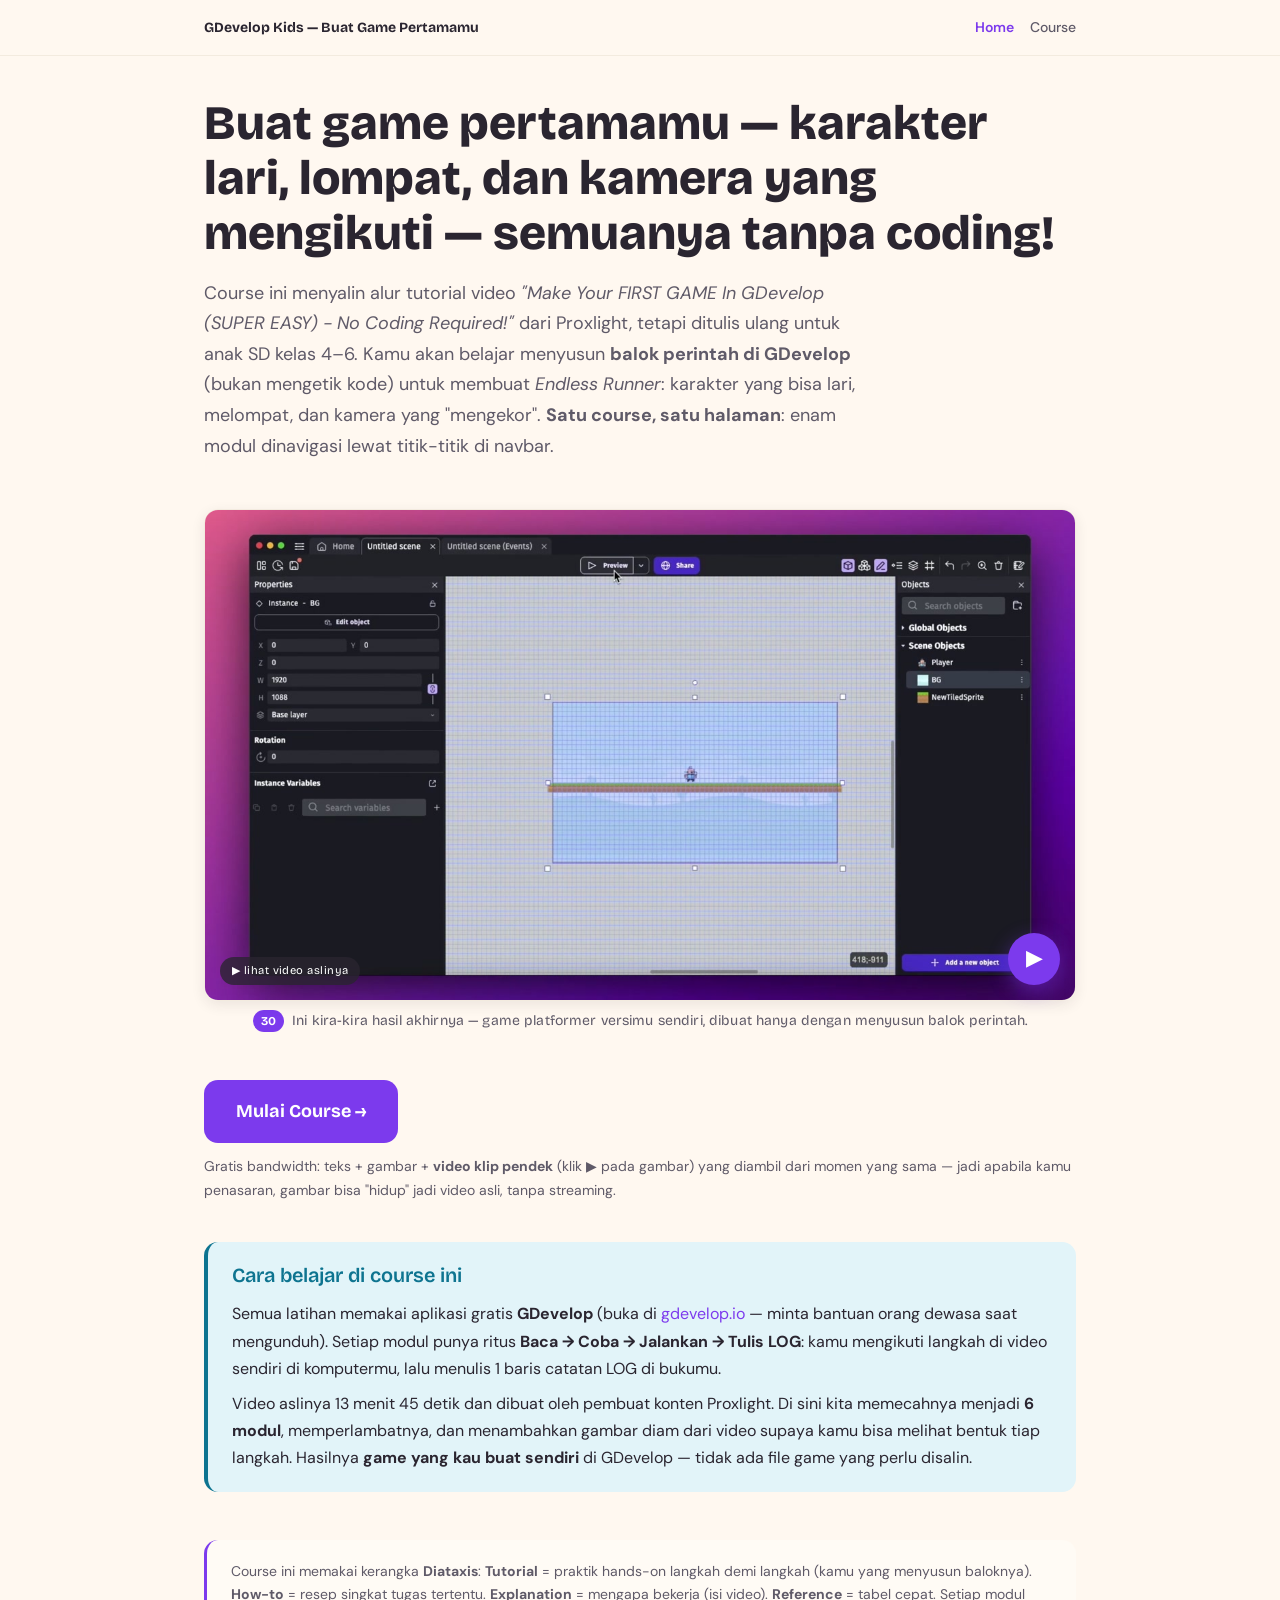
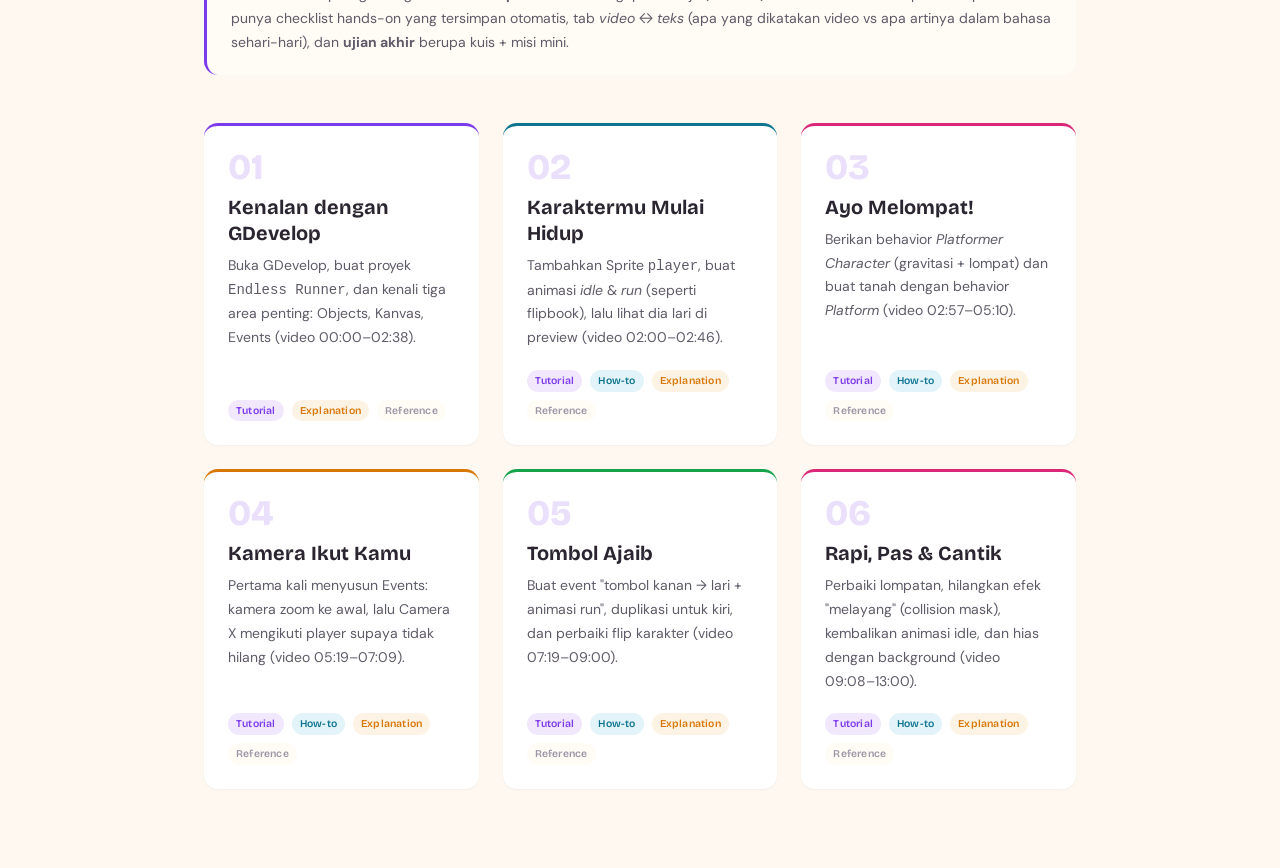
==== course/index.html @ cae71aa5 "GDevelop Endless Runner course for kids (id) — GitHub Pages" ====
<!DOCTYPE html>
<html lang="id">
<head>
  <meta charset="UTF-8">
  <meta name="viewport" content="width=device-width, initial-scale=1.0">
  <title>Buat Game Pertamamu — Petualangan GDevelop (Tanpa Coding!) | Course</title>
  <link rel="preconnect" href="https://fonts.googleapis.com">
  <link rel="preconnect" href="https://fonts.gstatic.com" crossorigin>
  <link href="https://fonts.googleapis.com/css2?family=Bricolage+Grotesque:opsz,wght@12..96,400;12..96,600;12..96,700;12..96,800&family=DM+Sans:ital,wght@0,400;0,500;0,600;0,700;1,400&family=JetBrains+Mono:wght@400;500;700&display=swap" rel="stylesheet">
  <link rel="stylesheet" href="shared.css">
  <style>
    .hero-figure { margin: var(--space-8) 0 var(--space-12); }
    .dataset-note { background: var(--color-info-light); border-left: 4px solid var(--color-info);
      padding: var(--space-5) var(--space-6); border-radius: var(--radius-md); margin-bottom: var(--space-12); }
    .dataset-note h3 { color: var(--color-info); }
    .fc { font-family: var(--font-mono); font-size: var(--text-xs); background: var(--color-bg-code);
      color: #CBA6F7; padding: 2px 6px; border-radius: 4px; }
    .course-cta { margin: var(--space-10) 0; }
    .course-cta a.cta-big { display: inline-block; background: var(--color-accent); color: #fff;
      font-family: var(--font-display); font-weight: 700; font-size: var(--text-lg);
      padding: var(--space-4) var(--space-8); border-radius: var(--radius-md);
      transition: background var(--duration-fast), transform var(--duration-fast); }
    .course-cta a.cta-big:hover { background: var(--color-accent-hover); text-decoration: none;
      transform: translateY(-2px); }
    .course-cta .cta-note { display: block; margin-top: var(--space-3); font-size: var(--text-sm);
      color: var(--color-text-secondary); }
  </style>
</head>
<body>

  <nav class="nav">
    <div class="nav-inner">
      <div class="nav-title"><a href="index.html">GDevelop Kids — Buat Game Pertamamu</a></div>
      <div class="nav-links">
        <a href="index.html" class="current">Home</a>
        <a href="course.html">Course</a>
      </div>
    </div>
  </nav>

  <main class="page">

    <section class="hero">
      <h1 class="hero-title">Buat game pertamamu — karakter lari, lompat, dan kamera yang mengikuti — semuanya tanpa coding!</h1>
      <p class="hero-subtitle">Course ini menyalin alur tutorial video <em>"Make Your FIRST GAME In GDevelop (SUPER EASY) - No Coding Required!"</em> dari Proxlight, tetapi ditulis ulang untuk anak SD kelas 4–6. Kamu akan belajar menyusun <strong>balok perintah di GDevelop</strong> (bukan mengetik kode) untuk membuat <em>Endless Runner</em>: karakter yang bisa lari, melompat, dan kamera yang "mengekor". <strong>Satu course, satu halaman</strong>: enam modul dinavigasi lewat titik-titik di navbar.</p>
    </section>

    <div class="hero-figure figure">
      <img src="../original_gdev_assets/m6_rocks.jpg" data-clip="../original_gdev_assets/clips/m6_rocks.mp4" data-clipname="key_rocks_final" alt="Hasil akhir game: karakter lari di atas tanah dengan background dan batu" width="1280" height="720">
      <figcaption><span class="fig-num">30</span>Ini kira-kira hasil akhirnya — game platformer versimu sendiri, dibuat hanya dengan menyusun balok perintah.</figcaption>
    </div>

    <div class="course-cta">
      <a href="course.html" class="cta-big">Mulai Course &#8594;</a>
      <span class="cta-note">Gratis bandwidth: teks + gambar + <strong>video klip pendek</strong> (klik ▶ pada gambar) yang diambil dari momen yang sama — jadi apabila kamu penasaran, gambar bisa "hidup" jadi video asli, tanpa streaming.</span>
    </div>

    <div class="dataset-note">
      <h3>Cara belajar di course ini</h3>
      <p style="margin-bottom: var(--space-2)">Semua latihan memakai aplikasi gratis <strong>GDevelop</strong> (buka di <a href="https://gdevelop.io" target="_blank" rel="noopener">gdevelop.io</a> — minta bantuan orang dewasa saat mengunduh). Setiap modul punya ritus <strong>Baca &#8594; Coba &#8594; Jalankan &#8594; Tulis LOG</strong>: kamu mengikuti langkah di video sendiri di komputermu, lalu menulis 1 baris catatan LOG di bukumu.</p>
      <p style="margin-bottom: 0">Video aslinya 13 menit 45 detik dan dibuat oleh pembuat konten Proxlight. Di sini kita memecahnya menjadi <strong>6 modul</strong>, memperlambatnya, dan menambahkan gambar diam dari video supaya kamu bisa melihat bentuk tiap langkah. Hasilnya <strong>game yang kau buat sendiri</strong> di GDevelop — tidak ada file game yang perlu disalin.</p>
    </div>

    <div class="diataxis-intro">
      Course ini memakai kerangka <strong>Diataxis</strong>: <strong>Tutorial</strong> = praktik hands-on langkah demi langkah (kamu yang menyusun baloknya). <strong>How-to</strong> = resep singkat tugas tertentu. <strong>Explanation</strong> = mengapa bekerja (isi video). <strong>Reference</strong> = tabel cepat. Setiap modul punya checklist hands-on yang tersimpan otomatis, tab <em>video &#8596; teks</em> (apa yang dikatakan video vs apa artinya dalam bahasa sehari-hari), dan <strong>ujian akhir</strong> berupa kuis + misi mini.
    </div>

    <div class="module-grid">

      <a href="course.html#module-1" class="module-card actor-1">
        <span class="module-number">01</span>
        <h2 class="module-title">Kenalan dengan GDevelop</h2>
        <p class="module-subtitle">Buka GDevelop, buat proyek <code>Endless Runner</code>, dan kenali tiga area penting: Objects, Kanvas, Events (video 00:00–02:38).</p>
        <div class="badge-row">
          <span class="diataxis-badge tutorial">Tutorial</span>
          <span class="diataxis-badge explain">Explanation</span>
          <span class="diataxis-badge reference">Reference</span>
        </div>
      </a>

      <a href="course.html#module-2" class="module-card actor-2">
        <span class="module-number">02</span>
        <h2 class="module-title">Karaktermu Mulai Hidup</h2>
        <p class="module-subtitle">Tambahkan Sprite <code>player</code>, buat animasi <em>idle</em> &amp; <em>run</em> (seperti flipbook), lalu lihat dia lari di preview (video 02:00–02:46).</p>
        <div class="badge-row">
          <span class="diataxis-badge tutorial">Tutorial</span>
          <span class="diataxis-badge howto">How-to</span>
          <span class="diataxis-badge explain">Explanation</span>
          <span class="diataxis-badge reference">Reference</span>
        </div>
      </a>

      <a href="course.html#module-3" class="module-card actor-3">
        <span class="module-number">03</span>
        <h2 class="module-title">Ayo Melompat!</h2>
        <p class="module-subtitle">Berikan behavior <em>Platformer Character</em> (gravitasi + lompat) dan buat tanah dengan behavior <em>Platform</em> (video 02:57–05:10).</p>
        <div class="badge-row">
          <span class="diataxis-badge tutorial">Tutorial</span>
          <span class="diataxis-badge howto">How-to</span>
          <span class="diataxis-badge explain">Explanation</span>
          <span class="diataxis-badge reference">Reference</span>
        </div>
      </a>

      <a href="course.html#module-4" class="module-card actor-4">
        <span class="module-number">04</span>
        <h2 class="module-title">Kamera Ikut Kamu</h2>
        <p class="module-subtitle">Pertama kali menyusun Events: kamera zoom ke awal, lalu Camera X mengikuti player supaya tidak hilang (video 05:19–07:09).</p>
        <div class="badge-row">
          <span class="diataxis-badge tutorial">Tutorial</span>
          <span class="diataxis-badge howto">How-to</span>
          <span class="diataxis-badge explain">Explanation</span>
          <span class="diataxis-badge reference">Reference</span>
        </div>
      </a>

      <a href="course.html#module-5" class="module-card actor-5">
        <span class="module-number">05</span>
        <h2 class="module-title">Tombol Ajaib</h2>
        <p class="module-subtitle">Buat event "tombol kanan → lari + animasi run", duplikasi untuk kiri, dan perbaiki flip karakter (video 07:19–09:00).</p>
        <div class="badge-row">
          <span class="diataxis-badge tutorial">Tutorial</span>
          <span class="diataxis-badge howto">How-to</span>
          <span class="diataxis-badge explain">Explanation</span>
          <span class="diataxis-badge reference">Reference</span>
        </div>
      </a>

      <a href="course.html#module-6" class="module-card actor-6">
        <span class="module-number">06</span>
        <h2 class="module-title">Rapi, Pas &amp; Cantik</h2>
        <p class="module-subtitle">Perbaiki lompatan, hilangkan efek "melayang" (collision mask), kembalikan animasi idle, dan hias dengan background (video 09:08–13:00).</p>
        <div class="badge-row">
          <span class="diataxis-badge tutorial">Tutorial</span>
          <span class="diataxis-badge howto">How-to</span>
          <span class="diataxis-badge explain">Explanation</span>
          <span class="diataxis-badge reference">Reference</span>
        </div>
      </a>

    </div>

  </main>

  <script src="shared.js"></script>
</body>
</html>
---- course/shared.css ----
/* === DESIGN TOKENS (GDevelop Kids — cerah, ramah anak SD, tetap pola cisokan) === */
:root {
  --color-bg: #FFF8F0;
  --color-bg-warm: #FFF0DD;
  --color-bg-code: #1E1E2E;
  --color-text: #2A2530;
  --color-text-secondary: #5F5A68;
  --color-text-muted: #9C95A6;
  --color-border: #E9DFD1;
  --color-border-light: #F3EBDF;
  --color-surface: #FFFFFF;
  --color-surface-warm: #FFFBF5;
  --color-accent: #7C3AED;
  --color-accent-hover: #6D28D9;
  --color-accent-light: #F1E8FD;
  --color-accent-muted: #A78BFA;
  --color-success: #16A34A;
  --color-success-light: #E9F9F0;
  --color-error: #DC2626;
  --color-error-light: #FDEBEB;
  --color-info: #0E7490;
  --color-info-light: #E2F4F9;
  --color-warning: #D97706;
  --color-warning-light: #FDF3E5;
  --color-actor-1: #7C3AED;
  --color-actor-2: #0E7490;
  --color-actor-3: #DB2777;
  --color-actor-4: #D97706;
  --color-actor-5: #16A34A;
  --color-actor-6: #DB2777;
  --font-display: 'Bricolage Grotesque', 'Comic Sans MS', Georgia, serif;
  --font-body: 'DM Sans', 'Trebuchet MS', -apple-system, sans-serif;
  --font-mono: 'JetBrains Mono', 'Fira Code', monospace;
  --text-xs: 0.75rem; --text-sm: 0.875rem; --text-base: 1rem;
  --text-lg: 1.125rem; --text-xl: 1.25rem; --text-2xl: 1.5rem;
  --text-3xl: 1.875rem; --text-4xl: 2.25rem; --text-5xl: 3rem;
  --leading-tight: 1.15; --leading-snug: 1.3; --leading-normal: 1.7;
  --space-1: 0.25rem; --space-2: 0.5rem; --space-3: 0.75rem; --space-4: 1rem;
  --space-5: 1.25rem; --space-6: 1.5rem; --space-8: 2rem; --space-10: 2.5rem;
  --space-12: 3rem; --space-16: 4rem; --space-20: 5rem;
  --content-width: 920px; --nav-height: 56px;
  --radius-sm: 10px; --radius-md: 14px; --radius-lg: 20px; --radius-full: 9999px;
  --shadow-sm: 0 1px 2px rgba(42,37,48,0.05);
  --shadow-md: 0 4px 14px rgba(42,37,48,0.09);
  --shadow-lg: 0 10px 30px rgba(42,37,48,0.12);
  --ease-out: cubic-bezier(0.16,1,0.3,1);
  --duration-fast: 150ms; --duration-normal: 300ms; --duration-slow: 500ms;
}
/* === RESET === */
*,*::before,*::after{box-sizing:border-box;margin:0;padding:0}
html{scroll-behavior:smooth}
body{font-family:var(--font-body);color:var(--color-text);background:var(--color-bg);
  line-height:var(--leading-normal);font-size:var(--text-base)}
::-webkit-scrollbar{width:8px}
::-webkit-scrollbar-track{background:transparent}
::-webkit-scrollbar-thumb{background:var(--color-border);border-radius:var(--radius-full)}
pre,code{white-space:pre-wrap;word-break:break-word;overflow-x:hidden}
a{color:var(--color-accent);text-decoration:none}
a:hover{text-decoration:underline}

/* === NAV === */
.nav{position:fixed;top:0;left:0;right:0;height:var(--nav-height);background:rgba(255,248,240,0.95);
  backdrop-filter:blur(12px);z-index:1000;border-bottom:1px solid var(--color-border-light)}
.nav-inner{max-width:var(--content-width);margin:0 auto;height:100%;display:flex;
  align-items:center;justify-content:space-between;padding:0 var(--space-6)}
.nav-title{font-family:var(--font-display);font-weight:700;font-size:var(--text-sm);color:var(--color-text)}
.nav-title a{color:inherit}
.nav-course-label{display:block;font-size:0.6rem;text-transform:uppercase;letter-spacing:0.12em;
  color:var(--color-accent-muted);font-weight:600;margin-bottom:2px}
.nav-links{display:flex;gap:var(--space-4);font-size:var(--text-sm)}
.nav-links a{color:var(--color-text-secondary);font-weight:500}
.nav-links a:hover{color:var(--color-accent);text-decoration:none}
.nav-links a.current{color:var(--color-accent);font-weight:600}
.nav-dots{display:flex;align-items:center;gap:var(--space-2);margin:0 var(--space-4)}
.nav-dot{width:11px;height:11px;border-radius:50%;background:var(--color-border);display:block;
  transition:all var(--duration-fast);flex-shrink:0}
.nav-dot:hover{background:var(--color-accent-muted)}
.nav-dot.active{background:var(--color-accent);transform:scale(1.35)}

/* === PAGE LAYOUT === */
.page{padding-top:calc(var(--nav-height) + var(--space-10));padding-bottom:var(--space-20);
  max-width:var(--content-width);margin:0 auto;padding-left:var(--space-6);padding-right:var(--space-6)}
.page-header{margin-bottom:var(--space-8)}
.page-number{font-family:var(--font-display);font-size:var(--text-5xl);font-weight:800;
  color:var(--color-accent);opacity:0.15;line-height:1;display:block}
.page-title{font-family:var(--font-display);font-size:var(--text-4xl);font-weight:800;
  line-height:var(--leading-tight);margin-top:var(--space-2)}
.page-subtitle{font-size:var(--text-lg);color:var(--color-text-secondary);margin-top:var(--space-3);max-width:660px}
.course-module{padding-top:var(--space-8)}
.course-module + .course-module{border-top:3px solid var(--color-border-light);margin-top:var(--space-20)}
.course-pager{margin-top:var(--space-12)}

/* === DIATAXIS TABS === */
.diataxis-tabs{display:flex;gap:0;border-bottom:2px solid var(--color-border);margin-bottom:var(--space-8);
  overflow-x:auto;-webkit-overflow-scrolling:touch}
.diataxis-tab{padding:var(--space-3) var(--space-5);font-family:var(--font-display);font-weight:600;
  font-size:var(--text-sm);color:var(--color-text-muted);cursor:pointer;border:none;background:none;
  border-bottom:3px solid transparent;margin-bottom:-2px;white-space:nowrap;transition:all var(--duration-fast)}
.diataxis-tab:hover{color:var(--color-text)}
.diataxis-tab.active{color:var(--color-accent);border-bottom-color:var(--color-accent)}
.diataxis-tab .tab-icon{margin-right:var(--space-2)}
.diataxis-panel{display:none}
.diataxis-panel.active{display:block}

/* === SECTION HEADINGS === */
h2{font-family:var(--font-display);font-size:var(--text-2xl);font-weight:700;margin-bottom:var(--space-4);
  line-height:var(--leading-snug)}
h3{font-family:var(--font-display);font-size:var(--text-xl);font-weight:600;margin-bottom:var(--space-3);
  line-height:var(--leading-snug)}
p{margin-bottom:var(--space-4)}
p:last-child{margin-bottom:0}

/* === TUTORIAL STEP === */
.tutorial-step{border-left:4px solid var(--color-accent);padding:var(--space-6);margin-bottom:var(--space-6);
  background:var(--color-surface);border-radius:0 var(--radius-md) var(--radius-md) 0;box-shadow:var(--shadow-sm)}
.tutorial-step-number{font-family:var(--font-display);font-weight:800;color:var(--color-accent);
  font-size:var(--text-xs);text-transform:uppercase;letter-spacing:0.1em;margin-bottom:var(--space-2)}
.tutorial-step h3{margin-bottom:var(--space-3)}
.tutorial-step .expected-result{background:var(--color-success-light);padding:var(--space-3) var(--space-4);
  border-radius:var(--radius-sm);font-size:var(--text-sm);margin-top:var(--space-4);
  border-left:3px solid var(--color-success)}
.tutorial-step .expected-result strong{color:var(--color-success)}

/* === CHECKLIST HANDS-ON (ringan untuk anak) === */
.hand-on{background:var(--color-surface);border-radius:var(--radius-md);border:1px solid var(--color-border-light);
  box-shadow:var(--shadow-sm);margin-bottom:var(--space-8);overflow:hidden}
.hand-on-header{display:flex;align-items:center;gap:var(--space-3);padding:var(--space-4) var(--space-6);
  background:var(--color-accent-light);border-bottom:1px solid var(--color-border-light)}
.hand-on-header .ha-icon{font-size:1.2rem}
.hand-on-header .ha-title{font-family:var(--font-display);font-weight:700;font-size:var(--text-base);flex:1}
.hand-on-progress{font-size:var(--text-xs);color:var(--color-text-secondary);font-family:var(--font-mono)}
.hand-on-progress-bar{height:3px;background:var(--color-accent);transition:width .3s var(--ease-out)}
.hand-on-body{padding:var(--space-6)}
.hand-on-step{display:flex;gap:var(--space-4);padding:var(--space-4) 0;border-bottom:1px solid var(--color-border-light)}
.hand-on-step:last-child{border-bottom:none}
.hand-on-check{flex-shrink:0;width:24px;height:24px;border-radius:8px;border:2px solid var(--color-border);
  cursor:pointer;display:flex;align-items:center;justify-content:center;font-size:0.85rem;margin-top:2px;
  transition:all var(--duration-fast);color:transparent;user-select:none;background:var(--color-surface)}
.hand-on-step.done .hand-on-check{background:var(--color-success);border-color:var(--color-success);color:#fff}
.hand-on-step.done .hand-on-content{opacity:0.6}
.hand-on-content{flex:1}
.hand-on-content h4{font-family:var(--font-display);font-weight:600;font-size:var(--text-base);margin-bottom:var(--space-2)}
.hand-on-content h4 .file-tag{font-family:var(--font-mono);font-size:var(--text-xs);color:var(--color-accent);
  background:var(--color-accent-light);padding:2px 8px;border-radius:var(--radius-full);margin-left:var(--space-2);
  font-weight:500;letter-spacing:0.02em}
.hand-on-content ol,.hand-on-content ul{margin:var(--space-3) 0 var(--space-3) var(--space-6);font-size:var(--text-sm)}
.hand-on-content li{margin-bottom:var(--space-2)}

/* === GALLERY & GAMBAR (layout gambar-berat untuk demo) === */
.figure{margin:var(--space-4) 0}
.figure img{width:100%;height:auto;border-radius:var(--radius-md);box-shadow:var(--shadow-md);
  display:block;border:1px solid var(--color-border-light)}
/* media stack: poster + tombol play overlay + video on-demand (gabungan gambar+video) */
.figure.gdev-media{position:relative;user-select:none}
.figure.gdev-media .poster-wrap{position:relative;cursor:pointer}
.figure.gdev-media .poster-wrap img{display:block}
.figure.gdev-media .play-btn{position:absolute;right:var(--space-4);bottom:var(--space-4);
  width:52px;height:52px;border-radius:50%;background:var(--color-accent);color:#fff;border:none;
  display:flex;align-items:center;justify-content:center;font-size:1.4rem;cursor:pointer;
  box-shadow:0 6px 20px rgba(124,58,237,0.45);transition:transform var(--duration-fast) var(--ease-out),
  background var(--duration-fast);z-index:2;line-height:1;padding:0}
.figure.gdev-media .play-btn:hover{transform:scale(1.12);background:var(--color-accent-hover)}
.figure.gdev-media .play-btn:active{transform:scale(0.96)}
.figure.gdev-media .play-hint{position:absolute;left:var(--space-4);bottom:var(--space-4);
  background:rgba(42,37,48,0.78);color:#fff;font-size:0.7rem;padding:4px 12px;border-radius:var(--radius-full);
  font-family:var(--font-display);letter-spacing:0.04em;z-index:2;pointer-events:none}
.figure.gdev-media video{width:100%;height:auto;border-radius:var(--radius-md);display:block;
  box-shadow:var(--shadow-md);border:1px solid var(--color-border-light);background:#000}
.figure.gdev-media .media-close{position:absolute;top:var(--space-3);right:var(--space-3);z-index:3;
  width:32px;height:32px;border-radius:50%;background:rgba(42,37,48,0.78);color:#fff;border:none;
  font-size:1.1rem;cursor:pointer;display:flex;align-items:center;justify-content:center;line-height:1;padding:0}
.figure figcaption{font-size:var(--text-sm);color:var(--color-text-secondary);text-align:center;
  margin-top:var(--space-2);font-family:var(--font-display);letter-spacing:0.01em}
.figure figcaption .fig-num{display:inline-block;background:var(--color-accent);color:#fff;
  font-size:var(--text-xs);font-weight:700;border-radius:var(--radius-full);padding:1px 8px;
  margin-right:var(--space-2)}
.gallery{display:grid;grid-template-columns:repeat(auto-fill,minmax(260px,1fr));gap:var(--space-5);
  margin:var(--space-6) 0}
/* galeri horizontal (scroll-snap) untuk mesin galeri di pembuka */
.gallery-scroll{display:flex;gap:var(--space-4);overflow-x:auto;padding-bottom:var(--space-3);
  -webkit-overflow-scrolling:touch;scroll-snap-type:x mandatory;scrollbar-width:thin}
.gallery-scroll .figure{flex:0 0 300px;scroll-snap-align:start}
.gallery-scroll .figure img{width:300px}
/* perbandingan sebelum/sesudah side-by-side */
.compare-grid{display:grid;grid-template-columns:1fr 1fr;gap:var(--space-4);margin:var(--space-6) 0}
.compare-grid .figure{margin:0}
.compare-grid .compare-vs{display:grid;grid-template-columns:auto 1fr;align-items:center;
  gap:var(--space-3);background:var(--color-surface-warm);border-radius:var(--radius-md);
  padding:var(--space-5);border:1px dashed var(--color-border)}
.compare-vs .vs-badge{background:var(--color-warning);color:#fff;border-radius:50%;
  width:34px;height:34px;display:flex;align-items:center;justify-content:center;font-family:var(--font-display);
  font-weight:800;font-size:var(--text-sm)}
.compare-vs p{font-size:var(--text-sm);color:var(--color-text-secondary);margin:0}
.zoom-callout{font-size:var(--text-sm);color:var(--color-text-muted);text-align:center;margin-top:var(--space-2)}

/* === CODE BLOCKS (tetap, untuk sintaks GDevelop/deskripsi) === */
.code-block{background:var(--color-bg-code);color:#CDD6F4;padding:var(--space-5);border-radius:var(--radius-md);
  font-family:var(--font-mono);font-size:var(--text-sm);line-height:1.7;margin:var(--space-4) 0;
  position:relative;overflow-x:hidden}
.code-block .filename{position:absolute;top:var(--space-2);right:var(--space-3);font-size:var(--text-xs);
  color:var(--color-text-muted);opacity:0.6;letter-spacing:0.05em}
.code-block pre{margin:0}
.copy-btn{position:absolute;top:var(--space-2);right:var(--space-3);font-size:var(--text-xs);color:#CDD6F4;
  opacity:0.5;background:transparent;border:1px solid rgba(255,255,255,0.2);border-radius:6px;
  padding:2px 8px;cursor:pointer;font-family:var(--font-mono);transition:opacity var(--duration-fast)}
.copy-btn:hover{opacity:1}
.code-keyword{color:#CBA6F7}.code-string{color:#A6E3A1}.code-function{color:#89B4FA}
.code-comment{color:#6C7086}.code-number{color:#FAB387}.code-property{color:#F9E2AF}
.code-operator{color:#94E2D5}.code-decorator{color:#F9E2AF}

/* === TRANSLATION BLOCKS === */
.translation-block{display:grid;grid-template-columns:1fr 1fr;gap:0;border-radius:var(--radius-md);
  overflow:hidden;box-shadow:var(--shadow-md);margin:var(--space-6) 0}
/* versi GDevelop-kids: blok "video ↔ artinya" (mendukung inline grid) */
.translate-block{grid-template-columns:1fr 1fr}
@media (max-width:768px){.translate-block{grid-template-columns:1fr}}
.translate-block .code-line{margin-bottom:var(--space-2)}
/* bandingkan sebelum/sesudah dengan badge VS */
.overlay-compare{background:var(--color-surface-warm);border-radius:var(--radius-md);
  padding:var(--space-3) var(--space-4);border:1px dashed var(--color-border);margin-top:var(--space-3);
  font-size:var(--text-sm);color:var(--color-text-secondary)}
.overlay-compare p{margin:0}
.overlay-compare .vs-badge{display:inline-block;background:var(--color-warning);color:#fff;
  border-radius:50%;width:30px;height:30px;line-height:30px;text-align:center;font-family:var(--font-display);
  font-weight:800;font-size:var(--text-xs);margin-right:var(--space-2);vertical-align:middle}
.translation-code{background:var(--color-bg-code);color:#CDD6F4;padding:var(--space-5);
  font-family:var(--font-mono);font-size:var(--text-sm);line-height:1.7;position:relative;overflow-x:hidden}
.translation-english{background:var(--color-surface-warm);padding:var(--space-5);font-size:var(--text-sm);
  line-height:1.7;border-left:3px solid var(--color-accent)}
.translation-label{font-size:var(--text-xs);text-transform:uppercase;letter-spacing:0.1em;
  opacity:0.5;display:block;margin-bottom:var(--space-3)}
.tl{margin-bottom:var(--space-3);padding-left:var(--space-3);border-left:2px solid var(--color-border-light)}

/* === REFERENCE TABLE === */
.ref-table{width:100%;border-collapse:collapse;margin:var(--space-4) 0;font-size:var(--text-sm)}
.ref-table th{text-align:left;padding:var(--space-3) var(--space-4);background:var(--color-bg-warm);
  font-family:var(--font-display);font-weight:600;font-size:var(--text-xs);text-transform:uppercase;
  letter-spacing:0.05em;color:var(--color-text-secondary);border-bottom:2px solid var(--color-border)}
.ref-table td{padding:var(--space-3) var(--space-4);border-bottom:1px solid var(--color-border-light);
  vertical-align:top}
.ref-table tr:hover td{background:var(--color-surface-warm)}
.ref-table code{font-family:var(--font-mono);font-size:var(--text-xs);background:var(--color-bg-code);
  color:#CBA6F7;padding:2px 6px;border-radius:4px}

/* === CALLOUT === */
.callout{display:flex;gap:var(--space-4);padding:var(--space-5);border-radius:var(--radius-md);margin:var(--space-6) 0}
.callout-accent{background:var(--color-accent-light);border-left:4px solid var(--color-accent)}
.callout-info{background:var(--color-info-light);border-left:4px solid var(--color-info)}
.callout-warning{background:var(--color-warning-light);border-left:4px solid var(--color-warning)}
.callout-error{background:var(--color-error-light);border-left:4px solid var(--color-error)}
.callout-icon{font-size:1.3rem;flex-shrink:0;line-height:1}
.callout-content{flex:1}
.callout-title{font-family:var(--font-display);font-weight:600;display:block;margin-bottom:var(--space-1)}
.callout-content p{font-size:var(--text-sm);color:var(--color-text-secondary)}

/* === CARDS === */
.card-grid{display:grid;grid-template-columns:repeat(auto-fit,minmax(240px,1fr));gap:var(--space-4);margin:var(--space-6) 0}
.card{background:var(--color-surface);border-radius:var(--radius-md);padding:var(--space-5);
  box-shadow:var(--shadow-sm);border-top:3px solid var(--color-border)}
.card h4{font-family:var(--font-display);font-weight:600;margin-bottom:var(--space-2)}
.card p{font-size:var(--text-sm);color:var(--color-text-secondary)}

/* === BADGE LIST === */
.badge-list{display:flex;flex-direction:column;gap:var(--space-2);margin:var(--space-4) 0}
.badge-item{display:flex;align-items:center;gap:var(--space-4);padding:var(--space-3) var(--space-4);
  border:1px solid var(--color-border-light);border-radius:var(--radius-sm);font-size:var(--text-sm)}
.badge-code{font-family:var(--font-mono);font-size:var(--text-xs);background:var(--color-bg-code);color:#CBA6F7;
  padding:var(--space-1) var(--space-3);border-radius:var(--radius-sm);white-space:nowrap}

/* === QUIZ === */
.quiz{margin:var(--space-6) 0}
.quiz-block{margin-bottom:var(--space-6);padding:var(--space-5);background:var(--color-surface);
  border-radius:var(--radius-md);box-shadow:var(--shadow-sm)}
.quiz-q{font-family:var(--font-display);font-weight:600;font-size:var(--text-lg);margin-bottom:var(--space-4)}
.quiz-scenario{background:var(--color-bg-warm);padding:var(--space-4);border-radius:var(--radius-sm);
  margin-bottom:var(--space-4);font-size:var(--text-sm);border-left:3px solid var(--color-warning)}
.quiz-opts{display:flex;flex-direction:column;gap:var(--space-2)}
.quiz-opt{display:flex;align-items:center;gap:var(--space-3);padding:var(--space-3) var(--space-4);
  border:1px solid var(--color-border-light);border-radius:var(--radius-sm);cursor:pointer;
  font-size:var(--text-sm);transition:all var(--duration-fast);background:var(--color-surface)}
.quiz-opt:hover{border-color:var(--color-accent)}
.quiz-opt .qopt-letter{font-family:var(--font-display);font-weight:700;color:var(--color-accent);width:22px}
.quiz-opt.correct{background:var(--color-success-light);border-color:var(--color-success)}
.quiz-opt.wrong{background:var(--color-error-light);border-color:var(--color-error)}
.quiz-opt.disabled{pointer-events:none;color:var(--color-text-secondary)}
.quiz-feedback{display:none;margin-top:var(--space-3);padding:var(--space-3) var(--space-4);
  border-radius:var(--radius-sm);font-size:var(--text-sm);background:var(--color-bg-warm)}
.quiz-block.revealed .quiz-feedback{display:block}

/* === QUIZ EXAM (cisokan, engine sama dengan smart-city) === */
.quiz-container{background:var(--color-surface);border-radius:var(--radius-lg);padding:var(--space-8);
  box-shadow:var(--shadow-md);margin:var(--space-8) 0}
.quiz-question-block{margin-bottom:var(--space-8);padding-bottom:var(--space-8);
  border-bottom:1px solid var(--color-border-light)}
.quiz-question-block:last-child{border-bottom:none;margin-bottom:0;padding-bottom:0}
.quiz-question{font-family:var(--font-display);font-size:var(--text-lg);font-weight:700;
  margin-bottom:var(--space-4);line-height:var(--leading-snug)}
.quiz-options{display:flex;flex-direction:column;gap:var(--space-2)}
.quiz-option{display:flex;align-items:center;gap:var(--space-3);padding:var(--space-3) var(--space-4);
  border:2px solid var(--color-border);border-radius:var(--radius-sm);background:var(--color-surface);
  cursor:pointer;width:100%;text-align:left;font-size:var(--text-base);
  transition:border-color var(--duration-fast),background var(--duration-fast)}
.quiz-option:hover:not(:disabled){border-color:var(--color-accent-muted)}
.quiz-option.selected{border-color:var(--color-accent);background:var(--color-accent-light)}
.quiz-option-radio{width:18px;height:18px;border-radius:50%;border:2px solid var(--color-border);
  flex-shrink:0;display:flex;align-items:center;justify-content:center;transition:all var(--duration-fast)}
.quiz-option.selected .quiz-option-radio{border-color:var(--color-accent)}
.quiz-option.selected .quiz-option-radio::after{content:"";width:8px;height:8px;border-radius:50%;
  background:var(--color-accent)}
.quiz-option.correct{border-color:var(--color-success);background:var(--color-success-light)}
.quiz-option.correct .quiz-option-radio{border-color:var(--color-success)}
.quiz-option.correct .quiz-option-radio::after{background:var(--color-success)}
.quiz-option.incorrect{border-color:var(--color-error);background:var(--color-error-light)}
.quiz-option.incorrect .quiz-option-radio{border-color:var(--color-error)}
.quiz-option.incorrect .quiz-option-radio::after{background:var(--color-error)}
.quiz-option:disabled{pointer-events:none}
.quiz-feedback{padding:var(--space-3) var(--space-4);border-radius:var(--radius-sm);margin-top:var(--space-3);
  font-size:var(--text-sm);display:none;line-height:var(--leading-normal)}
.quiz-feedback.show{display:block}
.quiz-feedback.success{background:var(--color-success-light);color:var(--color-success)}
.quiz-feedback.error{background:var(--color-error-light);color:var(--color-error)}
.quiz-feedback.warning{background:var(--color-warning-light);color:var(--color-warning)}
.quiz-controls{display:flex;gap:var(--space-3);margin-top:var(--space-6);flex-wrap:wrap}
.btn{display:inline-flex;align-items:center;gap:var(--space-2);padding:var(--space-3) var(--space-5);
  border:none;border-radius:var(--radius-sm);cursor:pointer;font-family:var(--font-body);
  font-size:var(--text-base);font-weight:600;transition:all var(--duration-fast)}
.btn-primary{background:var(--color-accent);color:#fff}
.btn-primary:hover{background:var(--color-accent-hover)}
.btn-ghost{background:transparent;color:var(--color-text-secondary);border:1px solid var(--color-border)}
.btn-ghost:hover{color:var(--color-accent);border-color:var(--color-accent)}

/* === NEXT/PREV PAGER === */
.pager{display:flex;justify-content:space-between;gap:var(--space-4);margin-top:var(--space-12);
  border-top:1px solid var(--color-border);padding-top:var(--space-6)}
.pager a{flex:1;background:var(--color-surface);border:1px solid var(--color-border-light);
  border-radius:var(--radius-md);padding:var(--space-4) var(--space-5);color:var(--color-text);
  transition:all var(--duration-fast)}
.pager a:hover{border-color:var(--color-accent);text-decoration:none;box-shadow:var(--shadow-md)}
.pager .pager-label{font-size:var(--text-xs);text-transform:uppercase;letter-spacing:0.08em;color:var(--color-text-muted)}
.pager .pager-title{font-family:var(--font-display);font-weight:600;margin-top:2px}

/* === SCREEN (bagian dalam module: pembuka & ujian akhir) === */
.screen{margin:var(--space-10) 0;padding:var(--space-8);border-radius:var(--radius-lg);
  background:var(--color-surface);box-shadow:var(--shadow-sm)}
.screen-opener{background:linear-gradient(180deg,var(--color-bg-warm),var(--color-surface));
  border-top:4px solid var(--color-accent)}
.screen-exam{background:var(--color-surface);border-top:4px solid var(--color-warning)}
.screen-heading{font-family:var(--font-display);font-size:var(--text-2xl);font-weight:700;
  line-height:var(--leading-snug);margin-bottom:var(--space-4)}
.screen-opener .screen-heading{color:var(--color-accent)}
.screen-exam .screen-heading{color:var(--color-warning)}

/* === TERM TOOLTIP === */
.term{border-bottom:1px dashed var(--color-accent-muted);cursor:help;
  color:var(--color-text);transition:color var(--duration-fast)}
.term:hover{color:var(--color-accent)}

/* === HERO MODULE GRID (index) === */
.hero{margin-bottom:var(--space-12)}
.hero-title{font-family:var(--font-display);font-size:var(--text-5xl);font-weight:800;
  line-height:var(--leading-tight);margin-bottom:var(--space-4)}
.hero-subtitle{font-size:var(--text-lg);color:var(--color-text-secondary);
  max-width:660px;line-height:var(--leading-normal);margin-bottom:var(--space-8)}
.diataxis-intro{background:var(--color-surface-warm);padding:var(--space-5) var(--space-6);
  border-radius:var(--radius-md);font-size:var(--text-sm);color:var(--color-text-secondary);
  line-height:var(--leading-normal);border-left:3px solid var(--color-accent);margin-bottom:var(--space-12)}
.module-grid{display:grid;grid-template-columns:repeat(auto-fit,minmax(260px,1fr));gap:var(--space-6)}
.module-card{background:var(--color-surface);border-radius:var(--radius-md);box-shadow:var(--shadow-sm);
  padding:var(--space-6);display:flex;flex-direction:column;transition:transform var(--duration-normal) var(--ease-out),
  box-shadow var(--duration-normal) var(--ease-out);text-decoration:none;color:inherit;border-top:3px solid var(--color-border)}
.module-card:hover{transform:translateY(-4px);box-shadow:var(--shadow-md);text-decoration:none}
.module-card.actor-1{border-top-color:var(--color-actor-1)}
.module-card.actor-2{border-top-color:var(--color-actor-2)}
.module-card.actor-3{border-top-color:var(--color-actor-3)}
.module-card.actor-4{border-top-color:var(--color-actor-4)}
.module-card.actor-5{border-top-color:var(--color-actor-5)}
.module-card.actor-6{border-top-color:var(--color-actor-6)}
.module-number{font-family:var(--font-display);font-size:var(--text-4xl);font-weight:800;
  color:var(--color-accent);opacity:0.15;line-height:1;margin-bottom:var(--space-2)}
.module-title{font-family:var(--font-display);font-size:var(--text-xl);font-weight:700;
  line-height:var(--leading-snug);margin-bottom:var(--space-2)}
.module-subtitle{font-size:var(--text-sm);color:var(--color-text-secondary);
  line-height:var(--leading-normal);margin-bottom:var(--space-5);flex:1}
.badge-row{display:flex;flex-wrap:wrap;gap:var(--space-2)}
.diataxis-badge{font-family:var(--font-display);font-size:0.65rem;font-weight:600;
  padding:2px 8px;border-radius:var(--radius-full);letter-spacing:0.02em}
.diataxis-badge.tutorial{background:var(--color-accent-light);color:var(--color-accent)}
.diataxis-badge.howto{background:var(--color-info-light);color:var(--color-info)}
.diataxis-badge.explain{background:var(--color-warning-light);color:var(--color-warning)}
.diataxis-badge.reference{background:var(--color-surface-warm);color:var(--color-text-muted)}

/* === FLOW ANIMATION === */
.flow-animation{display:flex;flex-direction:column;gap:var(--space-3);padding:var(--space-6);
  background:var(--color-bg-warm);border-radius:var(--radius-md);margin:var(--space-4) 0;
  font-family:var(--font-mono);font-size:var(--text-sm)}
.flow-step{display:none;padding:var(--space-3) var(--space-4);background:var(--color-surface);
  border-radius:var(--radius-sm);border-left:3px solid var(--color-accent);
  box-shadow:var(--shadow-sm);opacity:0;transform:translateY(4px);
  transition:opacity var(--duration-normal),transform var(--duration-normal)}
.flow-step.show{display:block;opacity:1;transform:translateY(0)}
.flow-step.done{opacity:0.5}
.flow-next{align-self:flex-start;margin-top:var(--space-2);padding:var(--space-2) var(--space-4);
  border:1px solid var(--color-accent);border-radius:var(--radius-sm);background:none;
  color:var(--color-accent);font-family:var(--font-body);font-weight:600;font-size:var(--text-sm);
  cursor:pointer;transition:all var(--duration-fast)}
.flow-next:hover{background:var(--color-accent);color:#fff}

/* === RESPONSIVE === */
@media (max-width: 768px){
  .hero-title{font-size:var(--text-4xl)}
  .module-grid{grid-template-columns:1fr}
  .translation-block{grid-template-columns:1fr}
  .compare-grid{grid-template-columns:1fr}
  .gallery{grid-template-columns:1fr}
}
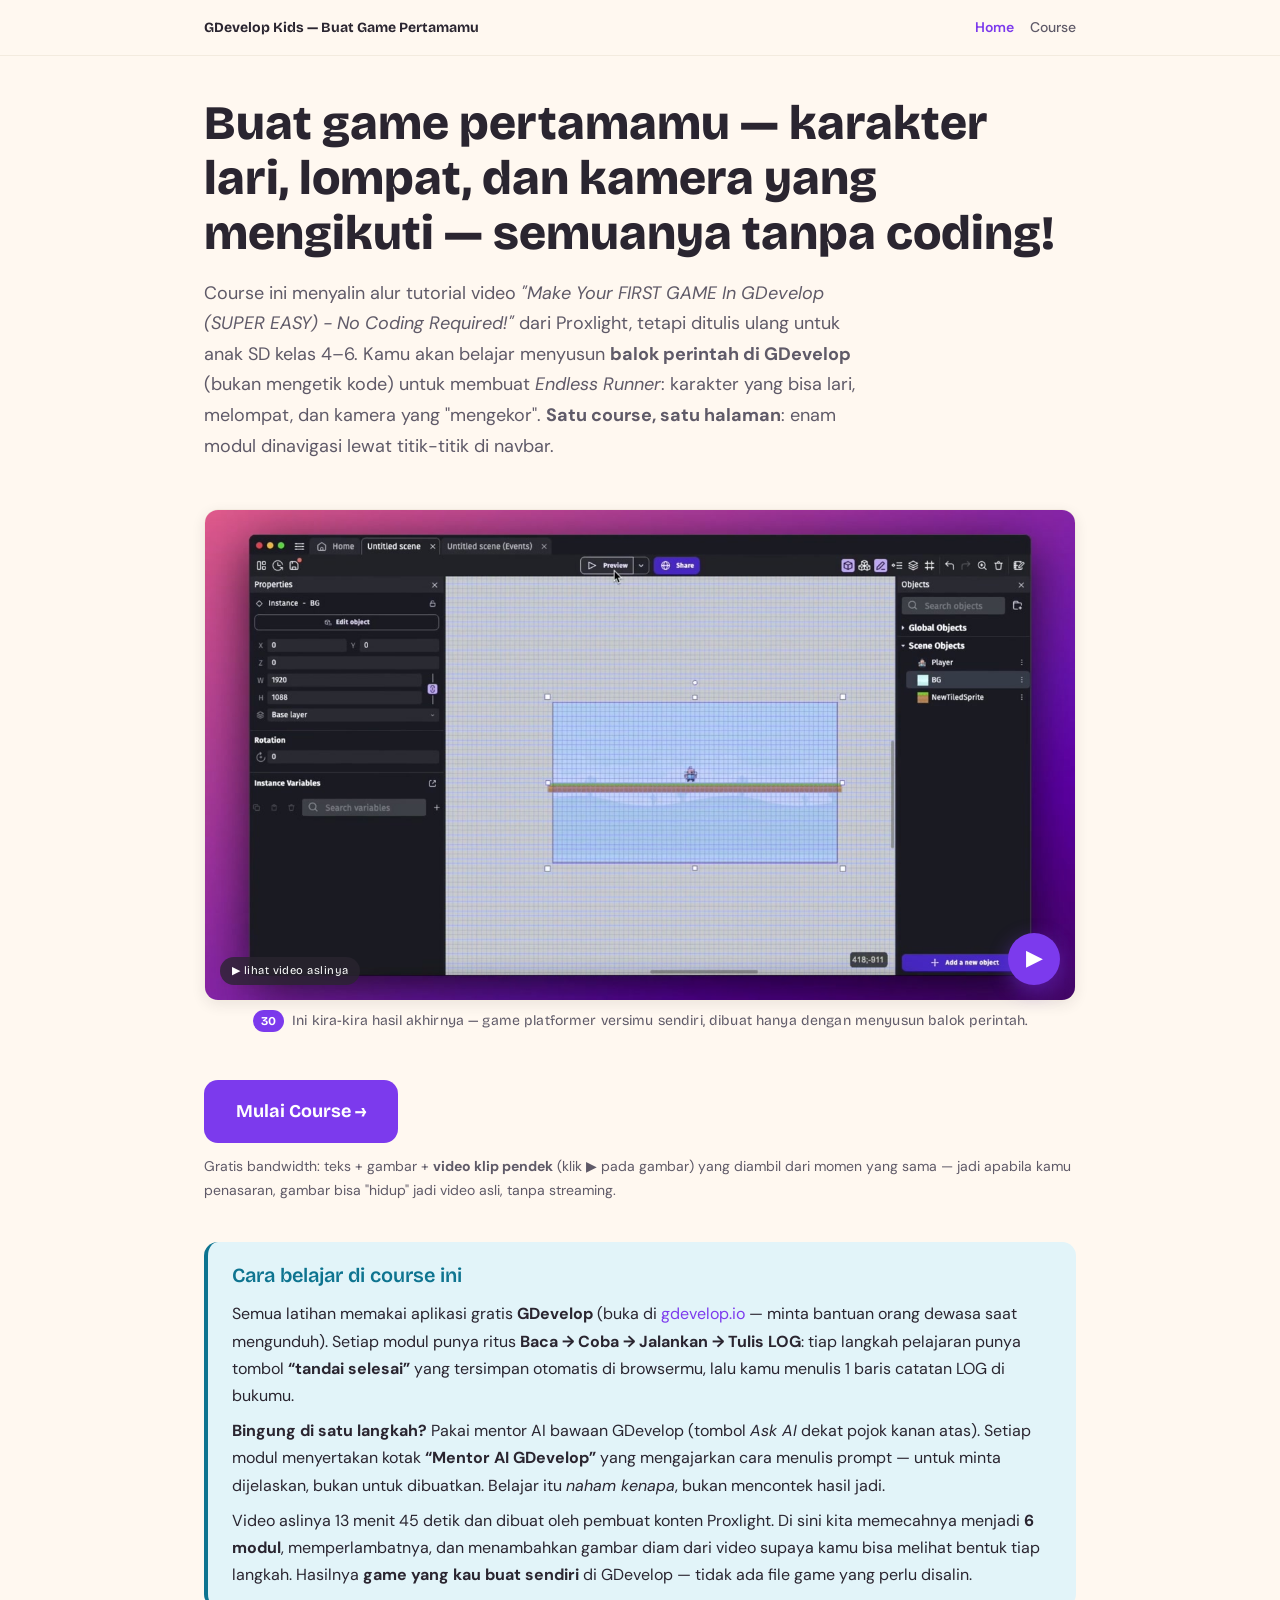
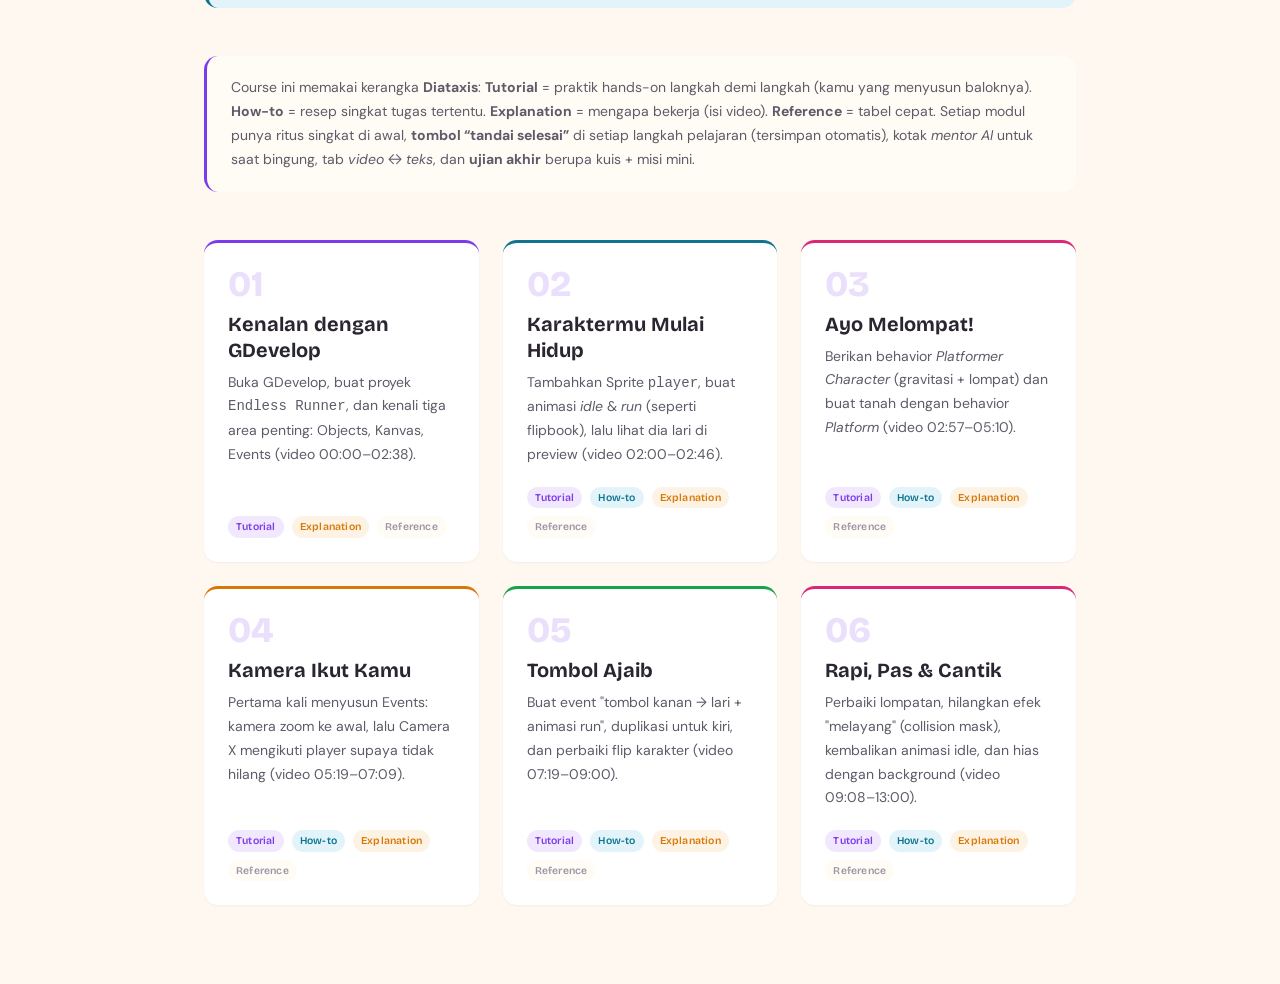
==== commit ed32086c: "Add per-step 'tandai selesai' checklist + GDevelop AI mentor callouts (learning, not requests)" ====
--- a/course/index.html
+++ b/course/index.html
@@ -57,12 +57,13 @@
 
     <div class="dataset-note">
       <h3>Cara belajar di course ini</h3>
-      <p style="margin-bottom: var(--space-2)">Semua latihan memakai aplikasi gratis <strong>GDevelop</strong> (buka di <a href="https://gdevelop.io" target="_blank" rel="noopener">gdevelop.io</a> — minta bantuan orang dewasa saat mengunduh). Setiap modul punya ritus <strong>Baca &#8594; Coba &#8594; Jalankan &#8594; Tulis LOG</strong>: kamu mengikuti langkah di video sendiri di komputermu, lalu menulis 1 baris catatan LOG di bukumu.</p>
+      <p style="margin-bottom: var(--space-2)">Semua latihan memakai aplikasi gratis <strong>GDevelop</strong> (buka di <a href="https://gdevelop.io" target="_blank" rel="noopener">gdevelop.io</a> — minta bantuan orang dewasa saat mengunduh). Setiap modul punya ritus <strong>Baca &#8594; Coba &#8594; Jalankan &#8594; Tulis LOG</strong>: tiap langkah pelajaran punya tombol <strong>“tandai selesai”</strong> yang tersimpan otomatis di browsermu, lalu kamu menulis 1 baris catatan LOG di bukumu.</p>
+      <p style="margin-bottom: var(--space-2)"><strong>Bingung di satu langkah?</strong> Pakai mentor AI bawaan GDevelop (tombol <em>Ask AI</em> dekat pojok kanan atas). Setiap modul menyertakan kotak <strong>“Mentor AI GDevelop”</strong> yang mengajarkan cara menulis prompt — untuk minta dijelaskan, bukan untuk dibuatkan. Belajar itu <em>naham kenapa</em>, bukan mencontek hasil jadi.</p>
       <p style="margin-bottom: 0">Video aslinya 13 menit 45 detik dan dibuat oleh pembuat konten Proxlight. Di sini kita memecahnya menjadi <strong>6 modul</strong>, memperlambatnya, dan menambahkan gambar diam dari video supaya kamu bisa melihat bentuk tiap langkah. Hasilnya <strong>game yang kau buat sendiri</strong> di GDevelop — tidak ada file game yang perlu disalin.</p>
     </div>
 
     <div class="diataxis-intro">
-      Course ini memakai kerangka <strong>Diataxis</strong>: <strong>Tutorial</strong> = praktik hands-on langkah demi langkah (kamu yang menyusun baloknya). <strong>How-to</strong> = resep singkat tugas tertentu. <strong>Explanation</strong> = mengapa bekerja (isi video). <strong>Reference</strong> = tabel cepat. Setiap modul punya checklist hands-on yang tersimpan otomatis, tab <em>video &#8596; teks</em> (apa yang dikatakan video vs apa artinya dalam bahasa sehari-hari), dan <strong>ujian akhir</strong> berupa kuis + misi mini.
+      Course ini memakai kerangka <strong>Diataxis</strong>: <strong>Tutorial</strong> = praktik hands-on langkah demi langkah (kamu yang menyusun baloknya). <strong>How-to</strong> = resep singkat tugas tertentu. <strong>Explanation</strong> = mengapa bekerja (isi video). <strong>Reference</strong> = tabel cepat. Setiap modul punya ritus singkat di awal, <strong>tombol “tandai selesai”</strong> di setiap langkah pelajaran (tersimpan otomatis), kotak <em>mentor AI</em> untuk saat bingung, tab <em>video &#8596; teks</em>, dan <strong>ujian akhir</strong> berupa kuis + misi mini.
     </div>
 
     <div class="module-grid">
--- a/course/shared.css
+++ b/course/shared.css
@@ -146,6 +146,54 @@
 .hand-on-content ol,.hand-on-content ul{margin:var(--space-3) 0 var(--space-3) var(--space-6);font-size:var(--text-sm)}
 .hand-on-content li{margin-bottom:var(--space-2)}
 
+/* === CALL-OUT AI GDevelop (Assistant) — belajar, bukan dibuatkan === */
+.callout-ai{position:relative;margin:var(--space-5) 0;padding:var(--space-5) var(--space-6) var(--space-5) 4.5rem;
+  background:linear-gradient(135deg,#F6F3FF,#EFE9FF);border:1px solid #DDD3F6;border-radius:var(--radius-md);
+  overflow:hidden;box-shadow:var(--shadow-sm)}
+.callout-ai::before{content:'';position:absolute;left:0;top:0;bottom:0;width:5px;
+  background:linear-gradient(180deg,#7C3AED,#A78BFA)}
+.callout-ai .ai-icon{position:absolute;left:1.25rem;top:1.25rem;font-size:1.4rem;line-height:1}
+.callout-ai .ai-title{font-family:var(--font-display);font-weight:800;font-size:var(--text-base);
+  color:var(--color-accent);margin-bottom:var(--space-2);display:flex;align-items:center;gap:var(--space-2)}
+.callout-ai h4{font-family:var(--font-display);font-weight:700;margin:var(--space-3) 0 var(--space-2);font-size:var(--text-base)}
+.callout-ai p{font-size:var(--text-sm);margin-bottom:var(--space-2)}
+.callout-ai .ai-rule{display:flex;align-items:flex-start;gap:var(--space-2);font-size:var(--text-sm);
+  color:var(--color-text-secondary);margin:var(--space-2) 0}
+.callout-ai .ai-rule .emo{font-size:1.1rem;line-height:1.2}
+.callout-ai .ai-prompt{background:#FFFFFF;border:1px solid #E5DDF7;border-radius:var(--radius-sm);
+  padding:var(--space-4);margin:var(--space-3) 0;font-family:var(--font-mono);font-size:var(--text-sm);
+  color:#4C1D95;position:relative}
+.callout-ai .ai-prompt::before{content:'Prompt';position:absolute;top:-8px;left:var(--space-3);
+  background:var(--color-accent);color:#fff;font-family:var(--font-body);font-size:0.6rem;
+  font-weight:700;letter-spacing:0.1em;text-transform:uppercase;padding:2px 8px;border-radius:var(--radius-full)}
+.callout-ai .ai-prompt em{color:var(--color-text-muted);font-style:normal;font-size:var(--text-xs)}
+.callout-ai .ai-tip{font-size:var(--text-xs);color:var(--color-text-muted);margin-top:var(--space-2)}
+.callout-ai .ai-kbd{display:inline-block;background:var(--color-accent-light);color:var(--color-accent);
+  font-family:var(--font-mono);font-size:var(--text-xs);padding:1px 6px;border-radius:6px;border:1px solid #DDD3F6}
+
+/* === CHECKLIST PER LANGKAH — tombol "tandai selesai" === */
+.checklist-step{border:1px solid var(--color-border);border-radius:var(--radius-sm);
+  background:var(--color-surface);padding:var(--space-3) var(--space-4);margin:var(--space-3) 0;
+  display:flex;align-items:center;gap:var(--space-3);transition:background var(--duration-fast),border-color var(--duration-fast)}
+.checklist-step.done{background:var(--color-success-light);border-color:var(--color-success)}
+.checklist-num{flex:none;width:26px;height:26px;border-radius:8px;background:var(--color-accent-light);
+  color:var(--color-accent);font-family:var(--font-mono);font-size:var(--text-xs);font-weight:700;
+  display:flex;align-items:center;justify-content:center}
+.checklist-step.done .checklist-num{background:var(--color-success);color:#fff}
+.checklist-label{flex:1;font-size:var(--text-sm);line-height:1.5}
+.checklist-label strong{font-family:var(--font-display);font-weight:700}
+.checklist-btn{flex:none;border:1px solid var(--color-accent);background:none;color:var(--color-accent);
+  font-family:var(--font-body);font-weight:700;font-size:var(--text-xs);padding:var(--space-2) var(--space-4);
+  border-radius:var(--radius-full);cursor:pointer;transition:all var(--duration-fast)}
+.checklist-btn:hover{background:var(--color-accent);color:#fff}
+.checklist-step.done .checklist-btn{background:var(--color-success);border-color:var(--color-success);color:#fff}
+.checklist-step.done .checklist-btn:hover{background:var(--color-success);opacity:0.9}
+.checklist-counter{font-family:var(--font-mono);font-size:var(--text-xs);color:var(--color-text-secondary);
+  margin:var(--space-2) 0 0}
+.module-progress{font-family:var(--font-mono);font-size:var(--text-xs);color:var(--color-text-secondary);
+  margin:var(--space-2) 0 0;display:flex;align-items:center;gap:var(--space-2)}
+.module-progress::before{content:'\2713';color:var(--color-success);font-weight:700}
+
 /* === GALLERY & GAMBAR (layout gambar-berat untuk demo) === */
 .figure{margin:var(--space-4) 0}
 .figure img{width:100%;height:auto;border-radius:var(--radius-md);box-shadow:var(--shadow-md);
@@ -405,6 +453,31 @@
   cursor:pointer;transition:all var(--duration-fast)}
 .flow-next:hover{background:var(--color-accent);color:#fff}
 
+/* === TONTON VIDEO ASLI (YouTube modal) === */
+.yt-watch-row{display:flex;justify-content:flex-start;margin:var(--space-5) 0 0}
+.yt-watch{display:inline-flex;align-items:center;gap:var(--space-2);margin:0;
+  padding:var(--space-3) var(--space-5);border:none;border-radius:40px;cursor:pointer;
+  background:linear-gradient(135deg,#E62117,#B30E05);color:#fff;
+  font-family:var(--font-body);font-weight:700;font-size:var(--text-sm);
+  box-shadow:0 6px 18px rgba(182,18,8,0.35);transition:transform var(--duration-fast),box-shadow var(--duration-fast)}
+.yt-watch:hover{transform:translateY(-2px);box-shadow:0 10px 26px rgba(182,18,8,0.45)}
+.yt-watch .yt-badge{flex:none;width:24px;height:24px;border-radius:6px;background:#fff;color:#E62117;
+  display:inline-flex;align-items:center;justify-content:center;font-weight:800;font-size:0.7rem}
+.yt-watch .yt-sub{display:block;font-size:0.7rem;font-weight:500;opacity:0.9;text-align:left}
+
+#yt-watch-modal .yt-topbar{width:100%;max-width:960px;display:flex;align-items:center;justify-content:space-between;margin-bottom:14px}
+#yt-watch-modal .yt-topbar-title{color:#fff;font-family:var(--font-display);font-weight:700;font-size:var(--text-base);
+  text-shadow:0 1px 6px rgba(0,0,0,0.4)}
+#yt-watch-modal .yt-close{flex:none;width:40px;height:40px;border-radius:50%;border:none;cursor:pointer;
+  background:rgba(255,255,255,0.12);color:#fff;font-size:1.1rem;line-height:1;transition:background var(--duration-fast)}
+#yt-watch-modal .yt-close:hover{background:rgba(255,255,255,0.28)}
+#yt-watch-modal .yt-frame-wrap{position:relative;width:100%;max-width:960px;aspect-ratio:16/9;border-radius:14px;overflow:hidden;
+  box-shadow:0 24px 80px rgba(0,0,0,0.6)}
+#yt-watch-modal .yt-frame-wrap iframe{position:absolute;inset:0;width:100%;height:100%;border:0;background:#000;display:block}
+@media (max-width:768px){
+  #yt-watch-modal .yt-frame-wrap{aspect-ratio:16/10}
+}
+
 /* === RESPONSIVE === */
 @media (max-width: 768px){
   .hero-title{font-size:var(--text-4xl)}
